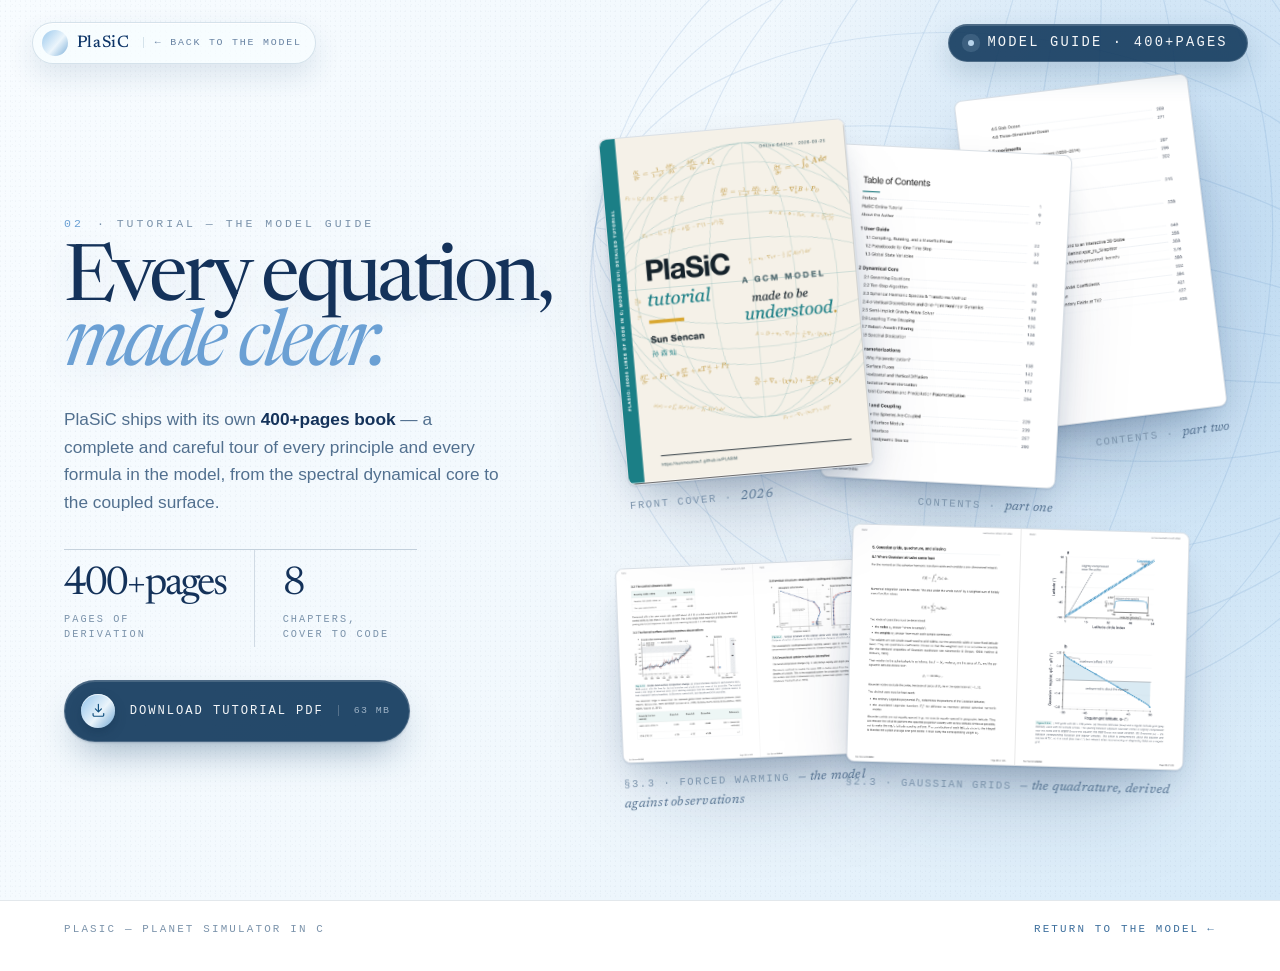
==== docs-site/docs/tutorial.html @ 68e63ff9 "Add MkDocs online tutorial site and GitHub Pages deployment - docs-site 站点根路径保留项目落地页（index/source/tu" ====
<!DOCTYPE html>
<html lang="en">
<head>
<meta charset="UTF-8">
<meta name="viewport" content="width=device-width, initial-scale=1.0">
<meta name="color-scheme" content="light">
<meta name="description" content="The PlaSiC model guide — a 400+page companion book that explains every principle and formula behind the model.">
<meta name="theme-color" content="#f8fcff">
<link rel="icon" type="image/svg+xml" href="data:image/svg+xml,%3Csvg xmlns='http://www.w3.org/2000/svg' viewBox='0 0 64 64'%3E%3Cdefs%3E%3CradialGradient id='g' cx='35%25' cy='28%25'%3E%3Cstop stop-color='%23dffaff'/%3E%3Cstop offset='.48' stop-color='%237fe0f2'/%3E%3Cstop offset='1' stop-color='%231d5d7c'/%3E%3C/radialGradient%3E%3C/defs%3E%3Ccircle cx='32' cy='32' r='25' fill='url(%23g)'/%3E%3Cpath d='M12 34c13-9 27-11 40-4' fill='none' stroke='%23fff' stroke-opacity='.7' stroke-width='2'/%3E%3C/svg%3E">
<title>PlaSiC — The Model Guide</title>
<link rel="preconnect" href="https://fonts.googleapis.com">
<link rel="preconnect" href="https://fonts.gstatic.com" crossorigin>
<link href="https://fonts.googleapis.com/css2?family=Newsreader:ital,opsz,wght@0,6..72,400;0,6..72,500;1,6..72,400&amp;display=swap" rel="stylesheet">

<style>
/* ============================================================
   1. TOKENS + RESET
   The palette is the ice-blue closing page of index.html:
   #14325a navy ink, #6ba0d4 accent, #7b93ab quiet mono,
   hairline rules in rgba(28,64,102,.x)
   ============================================================ */
:root{
  --ink:#14325a;
  --soft-2:#52708f;
  --faint:#7b93ab;

  --blue:#6ba0d4;
  --link:#3d6f9d;

  --line:rgba(28,64,102,.16);
  --line-soft:rgba(28,64,102,.12);
  --line-strong:rgba(28,64,102,.22);

  --glass:rgba(248,253,255,.66);
  --glass-line:rgba(35,91,130,.16);

  --font-elegant:'Newsreader','Bodoni 72','Didot','Baskerville','Times New Roman',serif;
  --font-display:'Bodoni 72','Didot','Bodoni MT',var(--font-elegant);
  --font-body:-apple-system,BlinkMacSystemFont,'Segoe UI',Roboto,'Helvetica Neue',Arial,sans-serif,'PingFang SC','Microsoft YaHei';
  --font-mono:'SF Mono',SFMono-Regular,ui-monospace,Menlo,Consolas,'Liberation Mono',monospace;

  --shadow-plate:
    0 1px 2px rgba(20,50,90,.14),
    0 16px 34px -12px rgba(20,50,90,.26),
    0 52px 96px -38px rgba(20,50,90,.34);
  --shadow-plate-hover:
    0 2px 3px rgba(20,50,90,.16),
    0 26px 50px -14px rgba(20,50,90,.30),
    0 76px 128px -44px rgba(20,50,90,.40);
  --focus-ring:
    0 0 0 3px rgba(107,160,212,.3),
    0 0 0 1px rgba(35,91,130,.8);
}

*{box-sizing:border-box;margin:0;padding:0}
html{scroll-behavior:smooth}
body{
  font-family:var(--font-body);
  color:var(--ink);
  background:
    radial-gradient(54% 86% at 92% 26%, rgba(105,165,220,.28), transparent 66%),
    linear-gradient(112deg, #f8fcff 0%, #f1f8fd 53%, #d5e9f8 100%);
  background-attachment:fixed;
  -webkit-font-smoothing:antialiased;
  text-rendering:optimizeLegibility;
  overflow-x:hidden;
  min-height:100svh;
  animation:pageIn .55s ease both;
}
@keyframes pageIn{from{opacity:0}}
a{color:inherit;text-decoration:none}
img{display:block}
button{font-family:inherit;cursor:pointer;background:none;border:none;color:inherit}
::selection{background:rgba(107,160,212,.32);color:#0f2846}
:focus-visible{outline:none;box-shadow:var(--focus-ring);border-radius:10px}

/* ============================================================
   2. BACKGROUND — a fixed ice-blue sweep, the faint graticule of
      the book cover, and the fine dot grain of index.html
   ============================================================ */
.bg{
  position:fixed;inset:0;z-index:0;pointer-events:none;
  background:radial-gradient(140% 120% at 55% 45%, transparent 70%, rgba(54,115,177,.09) 100%);
}
.bg .graticule{
  position:absolute;right:-16vw;top:-20vh;width:min(74vw,980px);
  opacity:.38;transform:rotate(9deg);
}
.bg .graticule svg{display:block;width:100%;height:auto}
.bg::after{
  content:"";position:absolute;inset:0;opacity:.55;mix-blend-mode:multiply;
  background-image:
    radial-gradient(circle at 12% 21%, rgba(23,58,92,.08) 0 .45px, transparent .7px),
    radial-gradient(circle at 73% 61%, rgba(23,58,92,.06) 0 .45px, transparent .7px);
  background-size:5px 5px,7px 7px;
}

/* ============================================================
   3. FIXED CHROME — the same glass pills as index.html
   ============================================================ */
.topbar{
  position:fixed;z-index:30;
  top:clamp(1rem,2.4vh,1.5rem);
  left:clamp(1.1rem,2.5vw,2rem);right:clamp(1.1rem,2.5vw,2rem);
  display:flex;justify-content:space-between;align-items:center;gap:1rem;
  pointer-events:none;
}
.topbar > *{pointer-events:auto}
.brand{
  display:flex;align-items:center;gap:.55rem;
  padding:.46rem .82rem .46rem .56rem;
  border:1px solid var(--glass-line);border-radius:999px;
  background:var(--glass);
  -webkit-backdrop-filter:blur(16px) saturate(125%);
  backdrop-filter:blur(16px) saturate(125%);
  box-shadow:0 12px 28px rgba(32,78,112,.12),inset 0 1px 0 rgba(255,255,255,.86);
  font-family:var(--font-elegant);font-size:1.05rem;font-weight:500;letter-spacing:.04em;
  color:#0d3568;
  transition:transform .3s ease,border-color .3s ease,background .3s ease;
}
.brand:hover{transform:translateY(-1px);border-color:rgba(35,91,130,.3);background:rgba(255,255,255,.88)}
.brand .mark{
  width:26px;height:26px;border-radius:50%;flex:none;
  background:linear-gradient(130deg,#8fc2ea,#eaf4fb 56%,#6ea6d4);
  opacity:.9;
}
.brand .crumb{
  margin-left:.25rem;padding-left:.7rem;border-left:1px solid var(--glass-line);
  font-family:var(--font-mono);font-size:.62rem;letter-spacing:.18em;text-transform:uppercase;
  color:rgba(13,53,104,.62);
}
/* the right-hand pill mirrors index.html's "Public release soon" badge */
.edition{
  display:flex;align-items:center;gap:.85rem;
  padding:.68rem 1.2rem;border:1px solid rgba(255,255,255,.18);border-radius:99px;
  background:rgba(19,58,94,.9);color:#f5f7f9;
  box-shadow:0 12px 28px rgba(28,73,112,.2),inset 0 1px 0 rgba(255,255,255,.16);
  font-family:var(--font-mono);font-size:.86rem;letter-spacing:.16em;text-transform:uppercase;
  white-space:nowrap;
}
.edition::before{
  content:"";width:6px;height:6px;border-radius:50%;
  background:#b8d4ec;box-shadow:0 0 0 6px rgba(184,212,236,.14);
}

/* ============================================================
   4. HERO — copy on the left, the prints laid out on the desk
   ============================================================ */
.hero{
  position:relative;z-index:2;
  max-width:1800px;margin:0 auto;
  min-height:100svh;
  display:grid;grid-template-columns:minmax(0,45fr) minmax(0,55fr);
  align-items:center;
  gap:clamp(2rem,4.5vw,5.5rem);
  padding:clamp(6.5rem,12vh,9rem) clamp(1.6rem,5vw,5rem) clamp(2.4rem,5.5vh,3.8rem) clamp(2.5rem,5vw,5.5rem);
}

.kicker{
  font-family:var(--font-mono);font-size:.72rem;font-weight:500;
  letter-spacing:.26em;text-transform:uppercase;color:var(--faint);
}
.kicker b{color:var(--blue);font-weight:500;margin-right:.2rem}
.hero h1{
  margin-top:clamp(1rem,2.2vh,1.7rem);
  font-family:var(--font-display);
  font-size:clamp(3.4rem,6.1vw,7.2rem);font-weight:400;
  line-height:.84;letter-spacing:-.055em;color:var(--ink);
  text-shadow:0 10px 34px rgba(44,93,142,.12);
  text-wrap:balance;
}
.hero h1 em{font-style:italic;color:var(--blue)}
.lede{
  margin-top:clamp(1.2rem,2.8vh,2.2rem);
  max-width:46ch;
  font-size:clamp(1.08rem,1.3vw,1.4rem);line-height:1.6;color:var(--soft-2);
  text-wrap:pretty;
}
.lede strong{color:var(--ink);font-weight:600}

.stats{
  display:flex;flex-wrap:wrap;row-gap:.2rem;
  margin-top:clamp(1.6rem,3.6vh,2.8rem);
  border-top:1px solid var(--line-strong);
  width:fit-content;max-width:680px;
}
.stat{padding:1.15rem clamp(1.1rem,2.2vw,2.4rem) .3rem;min-width:0}
.stat:first-child{padding-left:0}
.stat + .stat{border-left:1px solid var(--line)}
.stat strong{
  display:block;
  font-family:var(--font-display);
  font-size:clamp(2.1rem,3.1vw,3.7rem);font-weight:400;
  line-height:.86;letter-spacing:-.055em;color:var(--ink);white-space:nowrap;
}
.stat span{
  display:block;margin-top:.6rem;
  font-family:var(--font-mono);font-size:.64rem;letter-spacing:.2em;text-transform:uppercase;
  color:var(--faint);white-space:normal;line-height:1.5;
}

/* ---- the one action on the page: download the book ---- */
.download-cta{
  display:inline-flex;align-items:center;gap:.9rem;
  width:fit-content;
  margin-top:clamp(1.7rem,3.6vh,2.7rem);
  padding:.8rem 1.15rem .8rem 1rem;
  border:1px solid rgba(255,255,255,.18);border-radius:999px;
  background:rgba(19,58,94,.92);color:#f5f7f9;
  box-shadow:
    0 1px 2px rgba(20,50,90,.18),
    0 18px 38px -14px rgba(28,73,112,.5),
    inset 0 1px 0 rgba(255,255,255,.16);
  transition:transform .3s ease,background .3s ease,box-shadow .3s ease;
}
.download-cta:hover{
  transform:translateY(-2px);
  background:rgba(21,63,102,.98);
  box-shadow:
    0 2px 3px rgba(20,50,90,.2),
    0 26px 52px -16px rgba(28,73,112,.58),
    inset 0 1px 0 rgba(255,255,255,.2);
}
.download-cta:active{transform:translateY(0)}
.download-cta__icon{
  display:grid;place-items:center;flex:none;
  width:2.15rem;height:2.15rem;border-radius:50%;
  background:linear-gradient(130deg,#8fc2ea,#eaf4fb 56%,#6ea6d4);
  color:#12507f;
  box-shadow:inset 0 1px 0 rgba(255,255,255,.7),0 5px 12px rgba(10,40,70,.28);
  transition:transform .3s ease;
}
.download-cta__icon svg{display:block;width:1.05rem;height:1.05rem}
.download-cta:hover .download-cta__icon{transform:translateY(1px)}
.download-cta__label{
  font-family:var(--font-mono);font-size:.76rem;font-weight:500;
  letter-spacing:.16em;text-transform:uppercase;white-space:nowrap;
}
.download-cta__meta{
  padding-left:.9rem;border-left:1px solid rgba(255,255,255,.22);
  font-family:var(--font-mono);font-size:.62rem;letter-spacing:.14em;text-transform:uppercase;
  color:rgba(222,236,248,.66);white-space:nowrap;
}

/* ---- the desk: the prints, laid at an angle ---- */
.desk{
  position:relative;z-index:2;
  height:min(78vh,760px);
  --px:0;--py:0;
}
.plate{
  position:absolute;
  width:var(--w);left:var(--x);top:var(--y);z-index:var(--z,1);
  opacity:0;
  transform:translate3d(0,var(--fy,46px),0) rotate(calc(var(--tilt) + var(--r0,5deg))) scale(.94);
  transition:
    opacity .95s ease var(--d,0s),
    transform 1.15s cubic-bezier(.16,.8,.28,1) var(--d,0s);
  will-change:transform;
}
body.in .plate{
  opacity:1;
  transform:
    translate3d(calc(var(--px)*var(--depth,1)*1px),calc(var(--py)*var(--depth,1)*1px),0)
    rotate(var(--tilt)) scale(1);
}
.paper{
  position:relative;border-radius:8px;overflow:hidden;
  background:#fff;
  border:1px solid var(--line);
  box-shadow:var(--shadow-plate);
  transition:transform .55s cubic-bezier(.2,.8,.2,1),box-shadow .55s ease;
}
.zoom-trigger{
  cursor:zoom-in;
}
.zoom-trigger:focus-visible{
  outline:none;
  box-shadow:var(--shadow-plate-hover),var(--focus-ring);
}
.plate:hover{z-index:60}
.plate:hover .paper{transform:translateY(-10px);box-shadow:var(--shadow-plate-hover)}
.paper img{
  width:100%;height:auto;
  aspect-ratio:var(--ar,1192/1684);
  object-fit:cover;
  animation:drift var(--drift,11s) ease-in-out var(--ph,0s) infinite alternate;
}
@keyframes drift{
  from{transform:translateY(-3px)}
  to{transform:translateY(4px)}
}
.plate figcaption{
  position:relative;z-index:2;
  margin-top:.65rem;
  font-family:var(--font-mono);font-size:.66rem;letter-spacing:.15em;text-transform:uppercase;
  color:var(--faint);line-height:1.6;
}
.plate figcaption em{
  font-family:var(--font-elegant);font-style:italic;text-transform:none;
  letter-spacing:.02em;font-size:.8rem;color:var(--soft-2);
}
/* the two contents pages are fanned left-to-right, so their captions sit
   on the visible (right) side of each sheet */
.p-toc1 figcaption,.p-toc2 figcaption{text-align:right}

/* placements — cover upright-left, the two contents pages fanned right
   (sized up so the chapter lists are readable), a spread lying across
   the front, and the experiments spread tucked in behind it */
.p-cover  {--x:0%;    --y:0%;   --w:41%;  --tilt:-5deg;  --r0:6deg;  --depth:1.2;  --z:40; --d:.16s; --drift:12s; --ph:-2.5s}
.p-toc1   {--x:35.5%; --y:3%;   --w:39%;  --tilt:3deg;   --r0:-4deg; --depth:.85;  --z:20; --d:.32s; --drift:10s; --ph:-6s}
.p-toc2   {--x:60%;   --y:-6%;  --w:39%;  --tilt:-7deg;  --r0:4deg;  --depth:.62;  --z:10; --d:.44s; --drift:13s; --ph:-4s}
.p-spread {--x:39%;   --y:57%;  --w:56%;  --tilt:1.6deg; --r0:-3deg; --depth:1.05; --z:30; --d:.56s; --drift:14s; --ph:-8s}
.p-spread-b{--x:1%;   --y:62%;  --w:45%;  --tilt:-2.4deg;--r0:3deg;  --depth:.78;  --z:15; --d:.68s; --drift:15s; --ph:-5s}

.p-toc1 .paper{aspect-ratio:1182/1680}
.p-toc1 .paper img{aspect-ratio:1182/1680}
.p-toc2 .paper{aspect-ratio:1180/1686}
.p-toc2 .paper img{aspect-ratio:1180/1686}
.p-spread .paper{aspect-ratio:2380/1680}
.p-spread .paper img{aspect-ratio:2380/1680}
.p-spread-b .paper{aspect-ratio:3104/2238}
.p-spread-b .paper img{aspect-ratio:3104/2238}

/* ============================================================
   5. FOOTER
   ============================================================ */
.site-foot{
  position:relative;z-index:2;
  max-width:1800px;margin:0 auto;
  display:flex;justify-content:space-between;align-items:center;gap:1.5rem;flex-wrap:wrap;
  padding:1.4rem clamp(2.4rem,5vw,5rem) 2.2rem;
  border-top:1px solid var(--line-soft);
  font-family:var(--font-mono);font-size:.68rem;letter-spacing:.2em;text-transform:uppercase;
  color:var(--faint);
}
.site-foot a{
  display:inline-flex;align-items:center;gap:.5rem;color:var(--link);
  transition:color .25s ease;
}
.site-foot a i{font-style:normal;transition:transform .3s ease}
.site-foot a:hover{color:var(--ink)}
.site-foot a:hover i{transform:translateX(-4px)}

/* ============================================================
   6. REVEAL + MOTION PREFERENCES
   ============================================================ */
.reveal{
  opacity:0;transform:translateY(26px);
  transition:opacity .9s ease var(--d,0s),transform 1s cubic-bezier(.16,.8,.28,1) var(--d,0s);
}
body.in .reveal{opacity:1;transform:none}

@media (prefers-reduced-motion:reduce){
  *,*::before,*::after{animation:none!important;transition:none!important}
  html{scroll-behavior:auto}
}

/* ============================================================
   7. RESPONSIVE
   ============================================================ */
@media (max-width:1150px){
  .hero{grid-template-columns:1fr;align-items:start;gap:3rem;padding-top:7.5rem}
  .hero-copy{max-width:640px}
  .desk{height:min(74vh,660px);max-width:820px;width:100%;margin:0 auto}
}
@media (max-width:700px){
  .brand .crumb{display:none}
  .edition{font-size:.6rem;letter-spacing:.14em;padding:.56rem .85rem;gap:.6rem}
  .edition::before{box-shadow:0 0 0 5px rgba(184,212,236,.14)}
  .hero{padding:6.8rem 1.4rem 2.5rem;gap:2.4rem}
  .desk{
    height:auto;max-width:none;
    display:grid;grid-template-columns:1fr 1fr;gap:1.5rem;
  }
  .plate{position:relative;left:auto;top:auto;width:100%;opacity:1;transform:rotate(var(--tilt))}
  .p-cover{grid-column:1/-1;width:86%;margin:0 auto;--tilt:-3deg;--fy:0px}
  .p-toc1{--tilt:2.4deg}
  .p-toc2{--tilt:-3.4deg}
  .p-spread{grid-column:1/-1;--tilt:1.2deg}
  .p-spread-b{grid-column:1/-1;--tilt:-1.4deg}
  .site-foot{padding-left:1.4rem;padding-right:1.4rem}
}
@media (max-width:640px){
  .stats{display:block;max-width:none}
  .stat,.stat + .stat{border-left:0;padding:1rem 0 .6rem}
  .stat + .stat{border-top:1px solid var(--line)}
  .stat strong{font-size:clamp(2rem,7.5vw,2.6rem)}
  .download-cta__meta{display:none}
}
@media (max-width:430px){
  .hero h1{font-size:clamp(2.9rem,12vw,3.6rem)}
  .download-cta{gap:.72rem;padding:.74rem 1rem .74rem .88rem}
  .download-cta__icon{width:1.95rem;height:1.95rem}
  .download-cta__label{font-size:.68rem;letter-spacing:.12em}
}

/* ============================================================
   8. PDF PREVIEW — an enlarged reading view for every print
   ============================================================ */
.zoom-lightbox{
  position:fixed;inset:0;z-index:100;
  display:flex;align-items:center;justify-content:flex-end;
  padding:clamp(.9rem,2.1vw,1.8rem);
  padding-left:clamp(1rem,3vw,3.5rem);
  background:rgba(8,27,49,.56);
  -webkit-backdrop-filter:blur(8px) saturate(112%);
  backdrop-filter:blur(8px) saturate(112%);
  opacity:0;visibility:hidden;pointer-events:none;
  transition:opacity .3s ease,visibility .3s ease;
}
.zoom-lightbox.is-open{
  opacity:1;visibility:visible;pointer-events:auto;
}
.zoom-lightbox__frame{
  position:relative;
  width:min(52vw,1000px);
  height:min(96vh,1260px);
  max-width:calc(100vw - 2rem);
  max-height:calc(100vh - 1.8rem);
  display:flex;align-items:center;justify-content:center;
  padding:.55rem;
  border:1px solid rgba(255,255,255,.5);
  border-radius:14px;
  background:rgba(241,248,253,.86);
  box-shadow:0 24px 72px rgba(6,28,52,.38),inset 0 1px 0 rgba(255,255,255,.82);
  transform:translate3d(1.5rem,0,0) scale(.97);
  transition:transform .42s cubic-bezier(.16,.8,.28,1);
}
.zoom-lightbox.is-open .zoom-lightbox__frame{
  transform:none;
}
.zoom-lightbox__image{
  display:block;
  width:100%;height:100%;
  object-fit:contain;
  border-radius:8px;
  background:#fff;
  box-shadow:0 2px 12px rgba(20,50,90,.16);
}
.zoom-lightbox__close{
  position:absolute;z-index:1;top:.7rem;right:.7rem;
  width:2.35rem;height:2.35rem;
  display:grid;place-items:center;
  border:1px solid rgba(20,50,90,.18);border-radius:50%;
  background:rgba(248,253,255,.86);
  color:var(--ink);font-size:1.35rem;line-height:1;
  box-shadow:0 6px 18px rgba(20,50,90,.18);
  transition:transform .25s ease,background .25s ease;
}
.zoom-lightbox__close:hover{transform:rotate(90deg);background:#fff}
.zoom-lightbox__close:focus-visible{box-shadow:var(--focus-ring)}
.zoom-lightbox__hint{
  position:absolute;left:50%;bottom:.72rem;transform:translateX(-50%);
  padding:.35rem .65rem;border-radius:999px;
  background:rgba(20,50,90,.78);color:#f5f8fb;
  font-family:var(--font-mono);font-size:.58rem;letter-spacing:.12em;text-transform:uppercase;
  white-space:nowrap;pointer-events:none;
}
body.zoom-open{overflow:hidden}

@media (max-width:700px){
  .zoom-lightbox{align-items:center;justify-content:center;padding:1rem}
  .zoom-lightbox__frame{
    width:100%;height:calc(100vh - 2rem);
    max-width:none;max-height:none;
    transform:translateY(1rem) scale(.97);
  }
}

@media (prefers-reduced-motion:reduce){
  .zoom-lightbox__frame{transform:none}
}
</style>
</head>
<body>

<!-- background layers -->
<div class="bg" aria-hidden="true">
  <div class="graticule" aria-hidden="true">
    <svg viewBox="0 0 800 800" fill="none" stroke="#2f6fae" stroke-width="1">
      <g stroke-opacity=".3">
        <circle cx="400" cy="400" r="356"/>
        <ellipse cx="400" cy="400" rx="356" ry="288"/>
        <ellipse cx="400" cy="400" rx="356" ry="216"/>
        <ellipse cx="400" cy="400" rx="356" ry="132"/>
        <ellipse cx="400" cy="400" rx="356" ry="52"/>
        <ellipse cx="400" cy="400" rx="288" ry="356"/>
        <ellipse cx="400" cy="400" rx="216" ry="356"/>
        <ellipse cx="400" cy="400" rx="132" ry="356"/>
        <ellipse cx="400" cy="400" rx="52" ry="356"/>
        <line x1="44" y1="400" x2="756" y2="400"/>
        <line x1="400" y1="44" x2="400" y2="756"/>
      </g>
    </svg>
  </div>
</div>

<!-- fixed chrome -->
<header class="topbar">
  <a class="brand" href="index.html">
    <span class="mark" aria-hidden="true"></span>
    <span>PlaSiC</span>
    <span class="crumb">← Back to the model</span>
  </a>
  <span class="edition">Model guide · 400+pages</span>
</header>

<main>
  <!-- ============ HERO : copy + the prints ============ -->
  <section class="hero">
    <div class="hero-copy">
      <p class="kicker reveal" style="--d:.05s"><b>02</b> · Tutorial — the model guide</p>
      <h1 class="reveal" style="--d:.12s">Every equation,<br><em>made clear.</em></h1>
      <p class="lede reveal" style="--d:.2s">
        PlaSiC ships with its own <strong>400+pages book</strong> — a complete and careful tour of
        every principle and every formula in the model, from the spectral dynamical core
        to the coupled surface.
      </p>

      <div class="stats reveal" style="--d:.32s">
        <div class="stat"><strong>400+pages</strong><span>pages of<br>derivation</span></div>
        <div class="stat"><strong>8</strong><span>chapters,<br>cover to code</span></div>
      </div>

      <a class="download-cta reveal" style="--d:.42s"
         href="https://drive.usercontent.google.com/download?id=1PaMNy_Bc8rSRLUIjQizExJ17wFgWT9Ag&amp;export=download&amp;confirm=t"
         target="_blank" rel="noopener"
         aria-label="Download the PlaSiC tutorial PDF, about 63 MB, from Google Drive">
        <span class="download-cta__icon" aria-hidden="true">
          <svg viewBox="0 0 24 24" fill="none" stroke="currentColor" stroke-width="1.7" stroke-linecap="round" stroke-linejoin="round">
            <path d="M12 3.4v10.2"/>
            <path d="M7.7 9.9 12 14.2l4.3-4.3"/>
            <path d="M4.4 16.4v2.2a1.8 1.8 0 0 0 1.8 1.8h11.6a1.8 1.8 0 0 0 1.8-1.8v-2.2"/>
          </svg>
        </span>
        <span class="download-cta__label">Download tutorial PDF</span>
        <span class="download-cta__meta">63 MB</span>
      </a>
    </div>

    <div class="desk" id="desk" aria-label="Spreads from the PlaSiC tutorial book">
      <figure class="plate p-cover" style="--fy:52px">
        <div class="paper zoom-trigger" role="button" tabindex="0" aria-label="Enlarge the PlaSiC tutorial front cover">
          <img src="pdf1.png" alt="Front cover of the PlaSiC tutorial: gold equations scattered over a globe of latitude–longitude lines, titled “A GCM model made to be understood”." decoding="async">
        </div>
        <figcaption>Front cover · <em>2026</em></figcaption>
      </figure>

      <figure class="plate p-toc1" style="--fy:58px">
        <div class="paper zoom-trigger" role="button" tabindex="0" aria-label="Enlarge the first contents page">
          <img src="pdf2.png" alt="First contents page of the tutorial, listing the user guide, dynamical core and parameterization chapters." decoding="async">
        </div>
        <figcaption>Contents · <em>part one</em></figcaption>
      </figure>

      <figure class="plate p-toc2" style="--fy:40px">
        <div class="paper zoom-trigger" role="button" tabindex="0" aria-label="Enlarge the second contents page">
          <img src="pdf3.png" alt="Second contents page, listing experiments, parallel computing, the desktop app and appendices." decoding="async">
        </div>
        <figcaption>Contents · <em>part two</em></figcaption>
      </figure>

      <figure class="plate p-spread" style="--fy:64px">
        <div class="paper zoom-trigger" role="button" tabindex="0" aria-label="Enlarge the Gaussian grids spread">
          <img src="pdf4.png" alt="Open spread from the dynamical-core chapter: the derivation of Gaussian grids and quadrature beside figures of Gaussian latitude spacing." decoding="async">
        </div>
        <figcaption>§2.3 · Gaussian grids <em>— the quadrature, derived</em></figcaption>
      </figure>

      <figure class="plate p-spread-b" style="--fy:44px">
        <div class="paper zoom-trigger" role="button" tabindex="0" aria-label="Enlarge the forced warming spread">
          <img src="pdf5.png" alt="Open spread from the experiments chapter: control-climate stability, forced surface warming against observations, and the vertical structure of stratospheric cooling and tropospheric warming." decoding="async">
        </div>
        <figcaption>§3.3 · Forced warming <em>— the model against observations</em></figcaption>
      </figure>
    </div>
  </section>
</main>

<footer class="site-foot">
  <span>PlaSiC — Planet Simulator in C</span>
  <a href="index.html">Return to the model<i aria-hidden="true">←</i></a>
</footer>

<noscript>
  <style>.reveal,.plate{opacity:1;transform:rotate(var(--tilt,0deg))}</style>
</noscript>

<div class="zoom-lightbox" id="zoomLightbox" role="dialog" aria-modal="true" aria-label="Enlarged tutorial page" aria-hidden="true">
  <div class="zoom-lightbox__frame">
    <button class="zoom-lightbox__close" type="button" aria-label="Close enlarged preview">×</button>
    <img class="zoom-lightbox__image" alt="">
    <span class="zoom-lightbox__hint">Click outside or press Esc to close</span>
  </div>
</div>

<script>
(function(){
"use strict";

/* ------------------------------------------------------------------
   PDF preview — enlarge any print into a reading-sized panel.
   ------------------------------------------------------------------ */
var lightbox = document.getElementById("zoomLightbox");
var lightboxImage = lightbox && lightbox.querySelector(".zoom-lightbox__image");
var closeButton = lightbox && lightbox.querySelector(".zoom-lightbox__close");
var activeTrigger = null;

function closePreview(){
  if (!lightbox || !lightbox.classList.contains("is-open")) return;
  lightbox.classList.remove("is-open");
  lightbox.setAttribute("aria-hidden","true");
  document.body.classList.remove("zoom-open");
  if (activeTrigger){
    activeTrigger.focus();
    activeTrigger = null;
  }
}

function openPreview(trigger){
  if (!lightbox || !lightboxImage) return;
  var source = trigger.querySelector("img");
  if (!source) return;
  activeTrigger = trigger;
  lightboxImage.src = source.currentSrc || source.src;
  lightboxImage.alt = source.alt || "Enlarged tutorial page";
  lightbox.classList.add("is-open");
  lightbox.setAttribute("aria-hidden","false");
  document.body.classList.add("zoom-open");
  closeButton.focus();
}

if (lightbox){
  document.querySelectorAll(".zoom-trigger").forEach(function(trigger){
    trigger.addEventListener("click",function(){ openPreview(trigger); });
    trigger.addEventListener("keydown",function(e){
      if (e.key === "Enter" || e.key === " "){
        e.preventDefault();
        openPreview(trigger);
      }
    });
  });
  closeButton.addEventListener("click",closePreview);
  lightbox.addEventListener("click",function(e){
    if (e.target === lightbox) closePreview();
  });
  document.addEventListener("keydown",function(e){
    if (e.key === "Escape") closePreview();
  });
}

/* ------------------------------------------------------------------
   Entrance — settle the prints onto the desk once the page paints.
   ------------------------------------------------------------------ */
function settle(){
  requestAnimationFrame(function(){
    requestAnimationFrame(function(){ document.body.classList.add("in"); });
  });
}
if (document.readyState === "loading"){ document.addEventListener("DOMContentLoaded", settle); }
else { settle(); }

/* ------------------------------------------------------------------
   Pointer parallax — the prints drift by their depth while the
   pointer moves. Skipped for touch devices and reduced motion.
   ------------------------------------------------------------------ */
var reduce = window.matchMedia && window.matchMedia("(prefers-reduced-motion: reduce)").matches;
var fine   = window.matchMedia && window.matchMedia("(pointer: fine)").matches;
if (reduce || !fine) return;

var desk = document.getElementById("desk");
if (!desk) return;

var tx = 0, ty = 0, cx = 0, cy = 0, raf = null;

function loop(){
  cx += (tx - cx) * .06;
  cy += (ty - cy) * .06;
  desk.style.setProperty("--px", (cx * 9).toFixed(3));
  desk.style.setProperty("--py", (cy * 7).toFixed(3));
  if (Math.abs(tx - cx) > .002 || Math.abs(ty - cy) > .002){
    raf = requestAnimationFrame(loop);
  } else {
    raf = null;
  }
}

window.addEventListener("pointermove", function(e){
  tx = (e.clientX / window.innerWidth  - .5) * 2;
  ty = (e.clientY / window.innerHeight - .5) * 2;
  if (!raf) raf = requestAnimationFrame(loop);
}, {passive:true});

})();
</script>
</body>
</html>
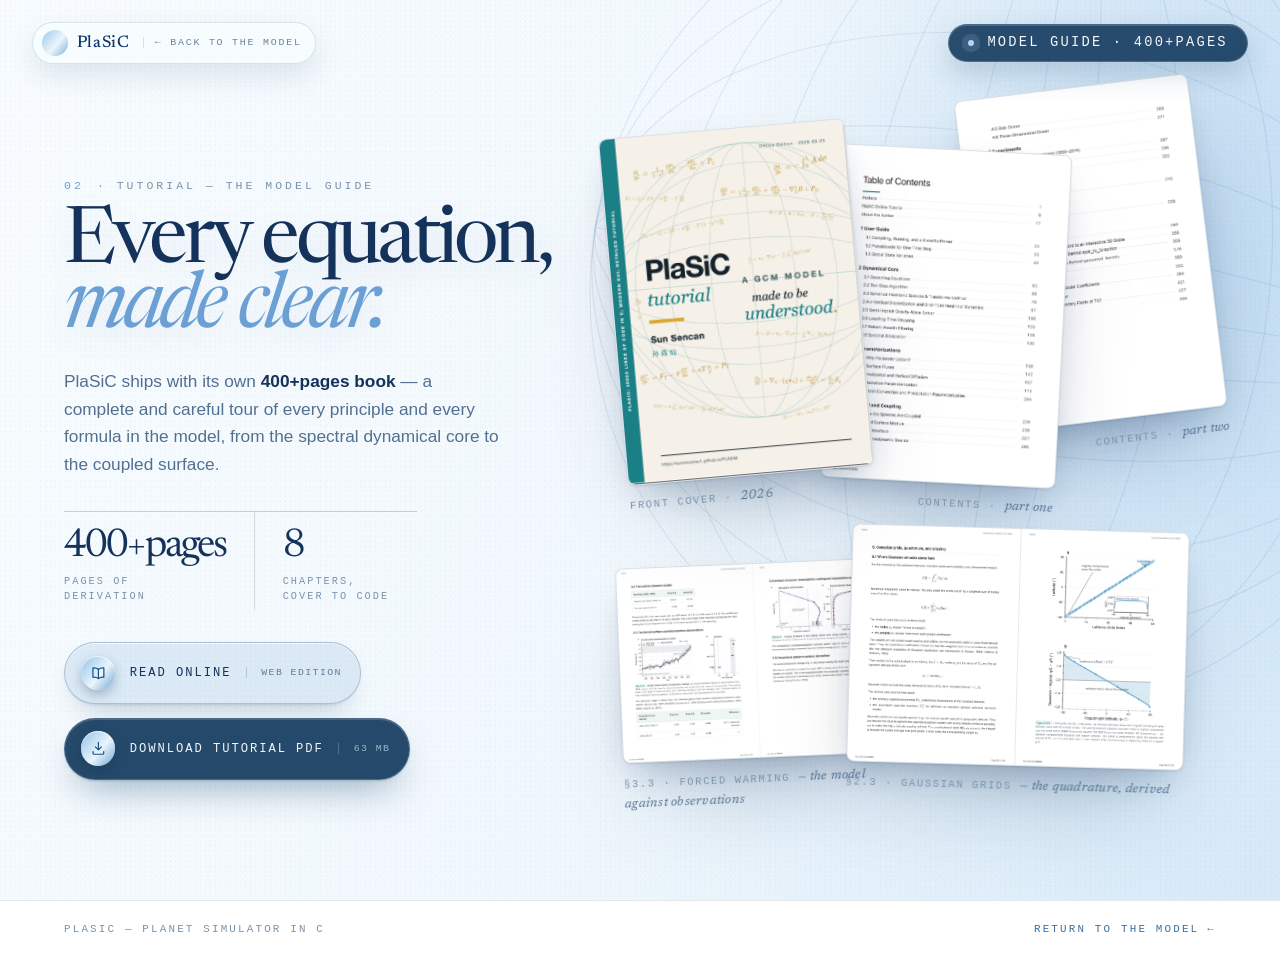
==== commit ba7a4c8c: "Add a Read online entry linking to the web edition of the tutorial - tutorial.html hero 新增 Read onli" ====
--- a/docs-site/docs/tutorial.html
+++ b/docs-site/docs/tutorial.html
@@ -240,6 +240,33 @@
   padding-left:.9rem;border-left:1px solid rgba(255,255,255,.22);
   font-family:var(--font-mono);font-size:.62rem;letter-spacing:.14em;text-transform:uppercase;
   color:rgba(222,236,248,.66);white-space:nowrap;
+}
+
+/* ---- the actions sit side by side: read the web edition, or take the PDF ---- */
+.cta-row{
+  display:flex;flex-wrap:wrap;align-items:center;gap:.85rem;
+  margin-top:clamp(1.7rem,3.6vh,2.7rem);
+}
+.cta-row .download-cta{margin-top:0}
+.download-cta--web{
+  background:rgba(107,160,212,.18);
+  color:var(--ink);
+  border-color:rgba(28,64,102,.24);
+  box-shadow:
+    0 1px 2px rgba(20,50,90,.1),
+    0 14px 30px -16px rgba(28,73,112,.4),
+    inset 0 1px 0 rgba(255,255,255,.6);
+}
+.download-cta--web:hover{
+  background:rgba(107,160,212,.3);
+  box-shadow:
+    0 2px 3px rgba(20,50,90,.12),
+    0 20px 40px -18px rgba(28,73,112,.5),
+    inset 0 1px 0 rgba(255,255,255,.7);
+}
+.download-cta--web .download-cta__meta{
+  border-left-color:rgba(28,64,102,.22);
+  color:rgba(20,50,90,.6);
 }
 
 /* ---- the desk: the prints, laid at an angle ---- */
@@ -523,20 +550,35 @@
         <div class="stat"><strong>8</strong><span>chapters,<br>cover to code</span></div>
       </div>
 
-      <a class="download-cta reveal" style="--d:.42s"
-         href="https://drive.usercontent.google.com/download?id=1PaMNy_Bc8rSRLUIjQizExJ17wFgWT9Ag&amp;export=download&amp;confirm=t"
-         target="_blank" rel="noopener"
-         aria-label="Download the PlaSiC tutorial PDF, about 63 MB, from Google Drive">
-        <span class="download-cta__icon" aria-hidden="true">
-          <svg viewBox="0 0 24 24" fill="none" stroke="currentColor" stroke-width="1.7" stroke-linecap="round" stroke-linejoin="round">
-            <path d="M12 3.4v10.2"/>
-            <path d="M7.7 9.9 12 14.2l4.3-4.3"/>
-            <path d="M4.4 16.4v2.2a1.8 1.8 0 0 0 1.8 1.8h11.6a1.8 1.8 0 0 0 1.8-1.8v-2.2"/>
-          </svg>
-        </span>
-        <span class="download-cta__label">Download tutorial PDF</span>
-        <span class="download-cta__meta">63 MB</span>
-      </a>
+      <div class="cta-row reveal" style="--d:.42s">
+        <a class="download-cta download-cta--web"
+           href="tutorial/"
+           aria-label="Read the PlaSiC tutorial online, chapter by chapter">
+          <span class="download-cta__icon" aria-hidden="true">
+            <svg viewBox="0 0 24 24" fill="none" stroke="currentColor" stroke-width="1.7" stroke-linecap="round" stroke-linejoin="round">
+              <path d="M12 6.2C10.3 4.9 8.1 4.2 5.4 4.2H4.2v13.2h1.2c2.7 0 4.9.7 6.6 2 1.7-1.3 3.9-2 6.6-2h1.2V4.2h-1.2c-2.7 0-4.9.7-6.6 2Z"/>
+              <path d="M12 6.2v13.2"/>
+            </svg>
+          </span>
+          <span class="download-cta__label">Read online</span>
+          <span class="download-cta__meta">Web edition</span>
+        </a>
+
+        <a class="download-cta"
+           href="https://drive.usercontent.google.com/download?id=1PaMNy_Bc8rSRLUIjQizExJ17wFgWT9Ag&amp;export=download&amp;confirm=t"
+           target="_blank" rel="noopener"
+           aria-label="Download the PlaSiC tutorial PDF, about 63 MB, from Google Drive">
+          <span class="download-cta__icon" aria-hidden="true">
+            <svg viewBox="0 0 24 24" fill="none" stroke="currentColor" stroke-width="1.7" stroke-linecap="round" stroke-linejoin="round">
+              <path d="M12 3.4v10.2"/>
+              <path d="M7.7 9.9 12 14.2l4.3-4.3"/>
+              <path d="M4.4 16.4v2.2a1.8 1.8 0 0 0 1.8 1.8h11.6a1.8 1.8 0 0 0 1.8-1.8v-2.2"/>
+            </svg>
+          </span>
+          <span class="download-cta__label">Download tutorial PDF</span>
+          <span class="download-cta__meta">63 MB</span>
+        </a>
+      </div>
     </div>
 
     <div class="desk" id="desk" aria-label="Spreads from the PlaSiC tutorial book">
